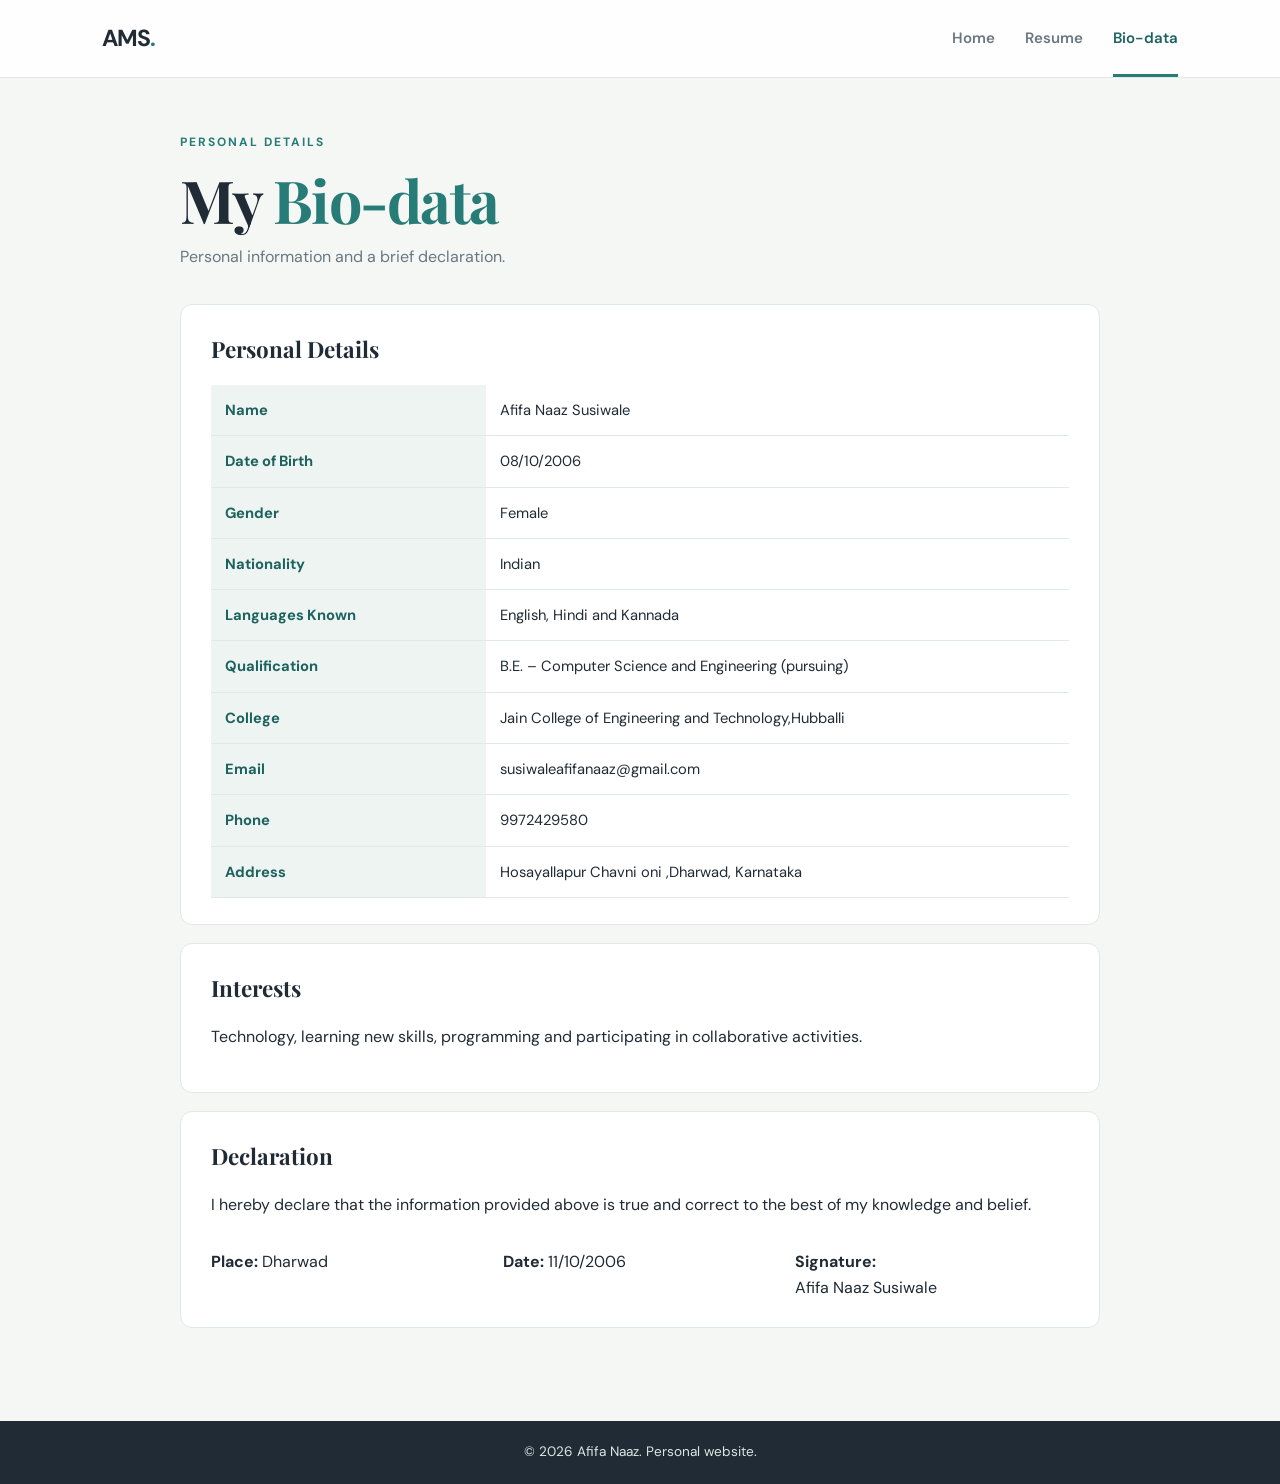
==== biodata.html @ b6f8bdd3 "Add resume website" ====
<!DOCTYPE html>
<html lang="en">
<head>
  <meta charset="UTF-8">
  <meta name="viewport" content="width=device-width, initial-scale=1.0">
  <title>Bio-data | Afifa Naaz Susiwale</title>
  <link rel="stylesheet" href="style.css">
</head>
<body>
  <header class="site-header">
    <a class="brand" href="index.html">AMS<span>.</span></a>
    <nav aria-label="Main navigation">
      <a href="index.html">Home</a>
      <a href="resume.html">Resume</a>
      <a class="active" href="biodata.html">Bio-data</a>
    </nav>
  </header>

  <main class="page-wrap">
    <section class="page-heading">
      <p class="eyebrow">PERSONAL DETAILS</p>
      <h1>My <span>Bio-data</span></h1>
      <p>Personal information and a brief declaration.</p>
    </section>

    <section class="resume-section">
      <h2>Personal Details</h2>
      <div class="bio-table-wrap">
        <table class="bio-table">
          <tbody>
            <tr><th>Name</th><td>Afifa Naaz Susiwale</td></tr>
            <tr><th>Date of Birth</th><td>08/10/2006</td></tr>
            <tr><th>Gender</th><td>Female</td></tr>
            <tr><th>Nationality</th><td>Indian</td></tr>
            <tr><th>Languages Known</th><td>English, Hindi and Kannada</td></tr>
            <tr><th>Qualification</th><td>B.E. – Computer Science and Engineering (pursuing)</td></tr>
            <tr><th>College</th><td>Jain College of Engineering and Technology,Hubballi</td></tr>
            <tr><th>Email</th><td>susiwaleafifanaaz@gmail.com</td></tr>
            <tr><th>Phone</th><td>9972429580</td></tr>
            <tr><th>Address</th><td>Hosayallapur Chavni oni ,Dharwad, Karnataka</td></tr>
            </td></tr>
          </tbody>
        </table>
      </div>
    </section>

    <section class="resume-section">
      <h2>Interests</h2>
      <p>Technology, learning new skills, programming and participating in collaborative activities.</p>
    </section>

    <section class="resume-section declaration">
      <h2>Declaration</h2>
      <p>I hereby declare that the information provided above is true and correct to the best of my knowledge and belief.</p>
      <div class="signature-grid">
        <p><strong>Place:</strong> Dharwad</p>
        <p><strong>Date:</strong> 11/10/2006 </p>
        <p><strong>Signature:</strong><br>Afifa Naaz Susiwale</p>
      </div>
    </section>
  </main>

  <footer><p>© <span id="year"></span> Afifa Naaz. Personal website.</p></footer>
  <script src="script.js"></script>
</body
</html>
---- style.css ----
@import url('https://fonts.googleapis.com/css2?family=DM+Sans:wght@400;500;600;700&family=Playfair+Display:wght@600;700&display=swap');

:root {
  --ink: #202b35;
  --muted: #687783;
  --accent: #287c78;
  --accent-dark: #1d625f;
  --paper: #f5f7f5;
  --line: #e1e8e5;
  --white: #ffffff;
}

* { box-sizing: border-box; }
html { scroll-behavior: smooth; }
body {
  margin: 0;
  background: var(--paper);
  color: var(--ink);
  font-family: 'DM Sans', Arial, sans-serif;
  line-height: 1.65;
}
a { color: inherit; }
.site-header {
  min-height: 76px;
  padding: 0 8%;
  display: flex;
  align-items: center;
  justify-content: space-between;
  gap: 24px;
  background: rgba(255,255,255,.94);
  border-bottom: 1px solid var(--line);
}
.brand {
  color: var(--ink);
  font-weight: 700;
  font-size: 1.45rem;
  text-decoration: none;
  letter-spacing: -1px;
}
.brand span, .hero h1 span, .page-heading h1 span { color: var(--accent); }
nav { display: flex; gap: 30px; flex-wrap: wrap; }
nav a {
  text-decoration: none;
  color: var(--muted);
  font-size: .94rem;
  font-weight: 600;
  padding: 26px 0 23px;
  border-bottom: 3px solid transparent;
}
nav a:hover, nav a.active { color: var(--accent-dark); border-bottom-color: var(--accent); }

.hero {
  max-width: 1120px;
  min-height: 510px;
  margin: 0 auto;
  padding: 82px 34px;
  display: grid;
  grid-template-columns: 1.25fr .75fr;
  align-items: center;
  gap: 70px;
}
.eyebrow {
  margin: 0 0 14px;
  color: var(--accent);
  font-size: .75rem;
  font-weight: 700;
  letter-spacing: 2px;
}
.hero h1, .page-heading h1 {
  margin: 0;
  font-family: 'Playfair Display', Georgia, serif;
  font-size: clamp(2.8rem, 6vw, 4.8rem);
  line-height: 1.1;
  letter-spacing: -1.5px;
}
.intro { max-width: 530px; color: var(--muted); font-size: 1.08rem; margin: 22px 0 28px; }
.hero-actions { display: flex; flex-wrap: wrap; gap: 12px; }
.button {
  display: inline-block;
  padding: 11px 19px;
  border-radius: 7px;
  text-decoration: none;
  font-weight: 700;
  font-size: .9rem;
  transition: .2s ease;
}
.button.primary { background: var(--accent); color: white; }
.button.primary:hover { background: var(--accent-dark); transform: translateY(-2px); }
.button.secondary { border: 1px solid #b9cbc7; color: var(--accent-dark); background: transparent; }
.button.secondary:hover { background: #e8f0ed; }

.hero-card {
  background: var(--white);
  border: 1px solid var(--line);
  border-radius: 18px;
  padding: 34px;
  box-shadow: 0 18px 45px rgba(31, 55, 52, .07);
}
.monogram {
  width: 78px; height: 78px; display: grid; place-items: center;
  border-radius: 50%; background: #e5f0ed; color: var(--accent-dark);
  font-family: 'Playfair Display', Georgia, serif; font-size: 1.8rem; font-weight: 700;
  margin-bottom: 28px;
}
.card-label { color: var(--muted); font-size: .7rem; letter-spacing: 1.5px; font-weight: 700; }
.hero-card h2 { margin: 6px 0; font-family: 'Playfair Display', Georgia, serif; font-size: 1.55rem; line-height: 1.25; }
.hero-card p { color: var(--muted); }
.card-line { height: 1px; background: var(--line); margin: 24px 0 12px; }
.hero-card .small-note { margin-bottom: 0; font-size: .85rem; }

.quick-section { background: white; padding: 65px 8% 75px; }
.quick-section > h2 { margin: 0 0 28px; font-family: 'Playfair Display', Georgia, serif; font-size: 2rem; }
.feature-grid { max-width: 1120px; display: grid; grid-template-columns: repeat(3, 1fr); gap: 22px; }
.feature { padding: 23px; border: 1px solid var(--line); border-radius: 12px; background: #fff; }
.feature-number { color: var(--accent); font-size: .78rem; font-weight: 700; letter-spacing: 1px; }
.feature h3 { margin: 10px 0 5px; font-size: 1.08rem; }
.feature p { margin: 0; color: var(--muted); font-size: .92rem; }

.page-wrap { width: min(920px, 88%); margin: 0 auto; padding: 55px 0 75px; }
.page-heading { margin-bottom: 34px; }
.page-heading h1 { font-size: clamp(2.5rem, 5vw, 3.7rem); }
.page-heading > p:last-child { color: var(--muted); margin-top: 12px; }
.resume-section {
  background: var(--white);
  border: 1px solid var(--line);
  border-radius: 12px;
  padding: 26px 30px;
  margin: 18px 0;
}
.resume-section h2 { margin: 0 0 17px; font-family: 'Playfair Display', Georgia, serif; font-size: 1.4rem; }
.resume-section p { margin-top: 0; }
.details-grid { display: grid; grid-template-columns: 1fr 1fr; gap: 10px 28px; }
.details-grid p { margin: 0; display: flex; flex-direction: column; }
.details-grid strong { font-size: .82rem; color: var(--muted); }
.details-grid span { overflow-wrap: anywhere; }
.table-wrap, .bio-table-wrap { overflow-x: auto; }
table { width: 100%; border-collapse: collapse; min-width: 500px; font-size: .92rem; }
th, td { text-align: left; padding: 13px 14px; border-bottom: 1px solid var(--line); }
thead th { color: var(--accent-dark); background: #edf4f1; font-weight: 700; }
.bio-table th { width: 32%; color: var(--accent-dark); background: #edf4f1; }
.bio-table td { background: white; }
.tag-list { display: flex; flex-wrap: wrap; gap: 9px; }
.tag-list span { background: #edf4f1; color: var(--accent-dark); padding: 7px 12px; border-radius: 20px; font-size: .86rem; font-weight: 600; }
.project-item h3 { margin: 0 0 7px; font-size: 1.05rem; }
.project-item p { margin-bottom: 8px; }
.muted { color: var(--muted); font-size: .88rem; }
.clean-list { padding-left: 20px; margin-bottom: 0; }
.clean-list li { padding: 4px 0; }
.signature-grid { display: grid; grid-template-columns: 1fr 1fr 1fr; gap: 18px; margin-top: 30px; }
.signature-grid p { margin: 0; }
footer { padding: 20px; text-align: center; background: #202b35; color: #dce5e2; font-size: .85rem; }
footer p { margin: 0; }

@media (max-width: 720px) {
  .site-header { padding: 14px 6%; flex-direction: column; gap: 4px; }
  nav { justify-content: center; gap: 22px; }
  nav a { padding: 10px 0; }
  .hero { grid-template-columns: 1fr; gap: 35px; padding: 55px 7%; }
  .hero-card { max-width: 430px; }
  .quick-section { padding: 48px 7%; }
  .feature-grid { grid-template-columns: 1fr; }
  .page-wrap { width: 90%; padding-top: 42px; }
  .resume-section { padding: 21px 18px; }
  .details-grid { grid-template-columns: 1fr; }
  .signature-grid { grid-template-columns: 1fr; }
}
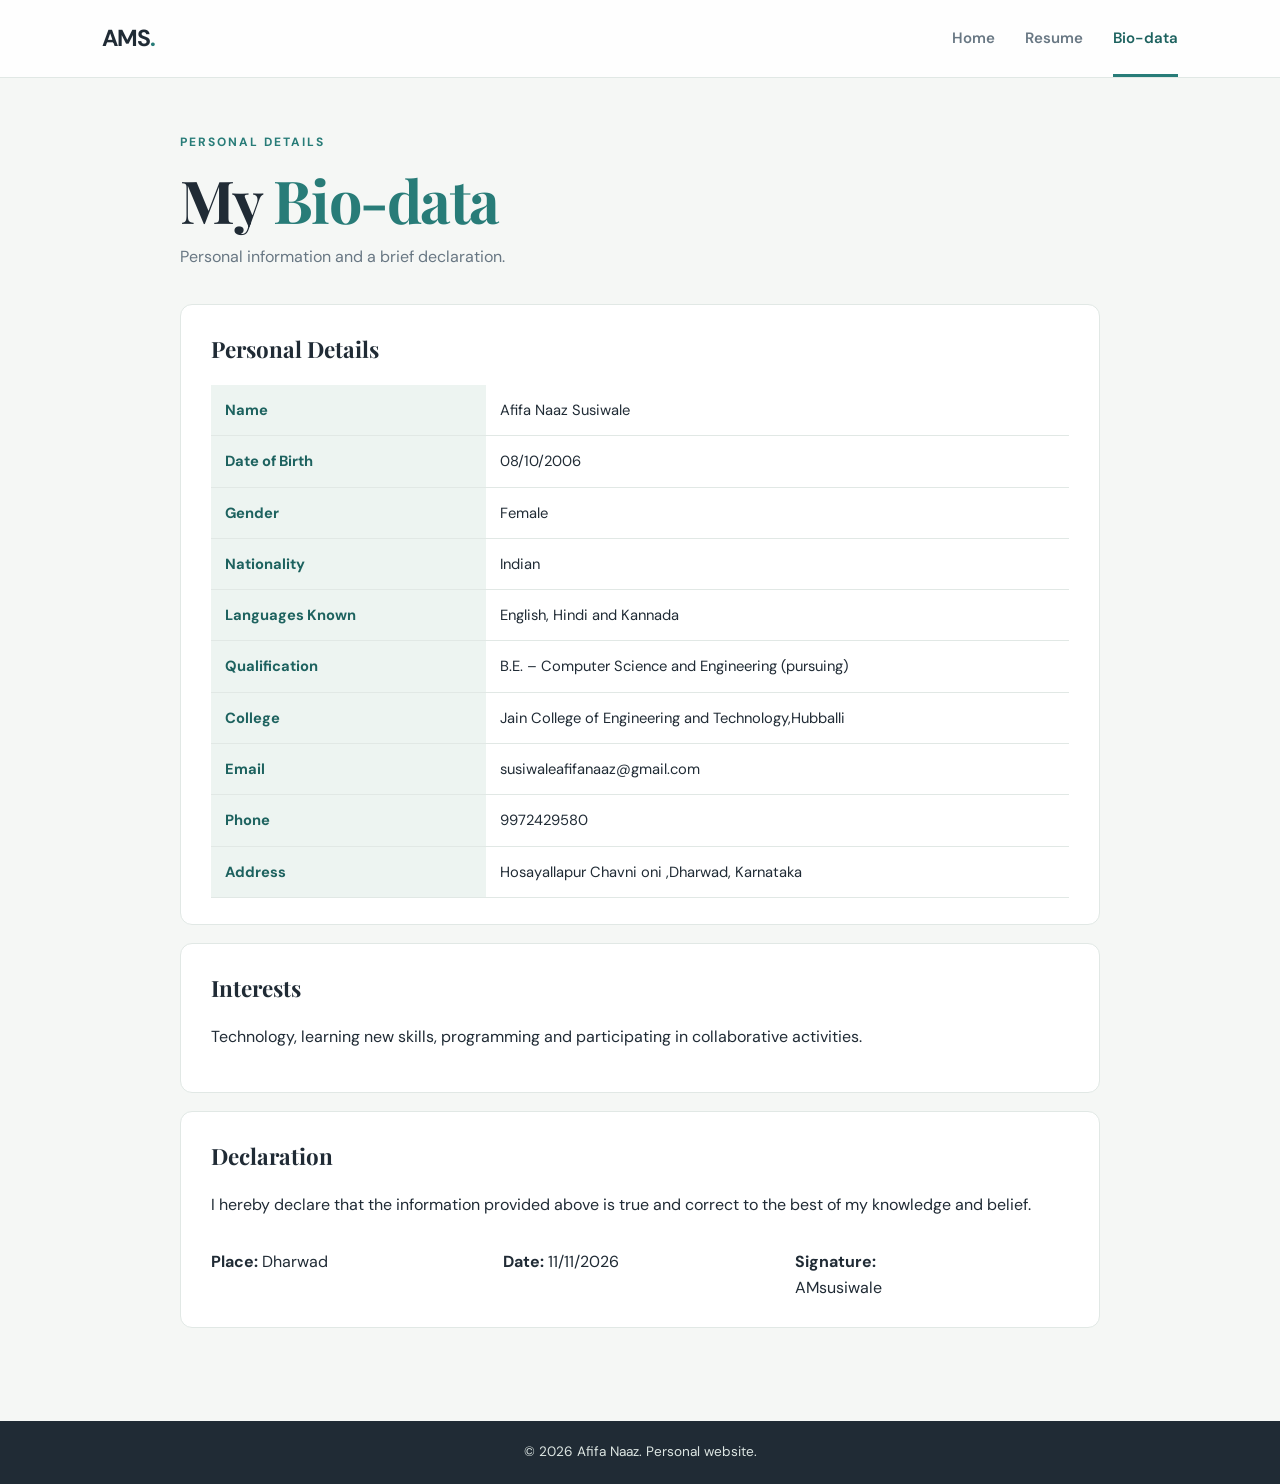
==== commit e7230cd4: "Add resume website" ====
--- a/biodata.html
+++ b/biodata.html
@@ -54,8 +54,8 @@
       <p>I hereby declare that the information provided above is true and correct to the best of my knowledge and belief.</p>
       <div class="signature-grid">
         <p><strong>Place:</strong> Dharwad</p>
-        <p><strong>Date:</strong> 11/10/2006 </p>
-        <p><strong>Signature:</strong><br>Afifa Naaz Susiwale</p>
+        <p><strong>Date:</strong> 11/11/2026 </p>
+        <p><strong>Signature:</strong><br>AMsusiwale</p>
       </div>
     </section>
   </main>
